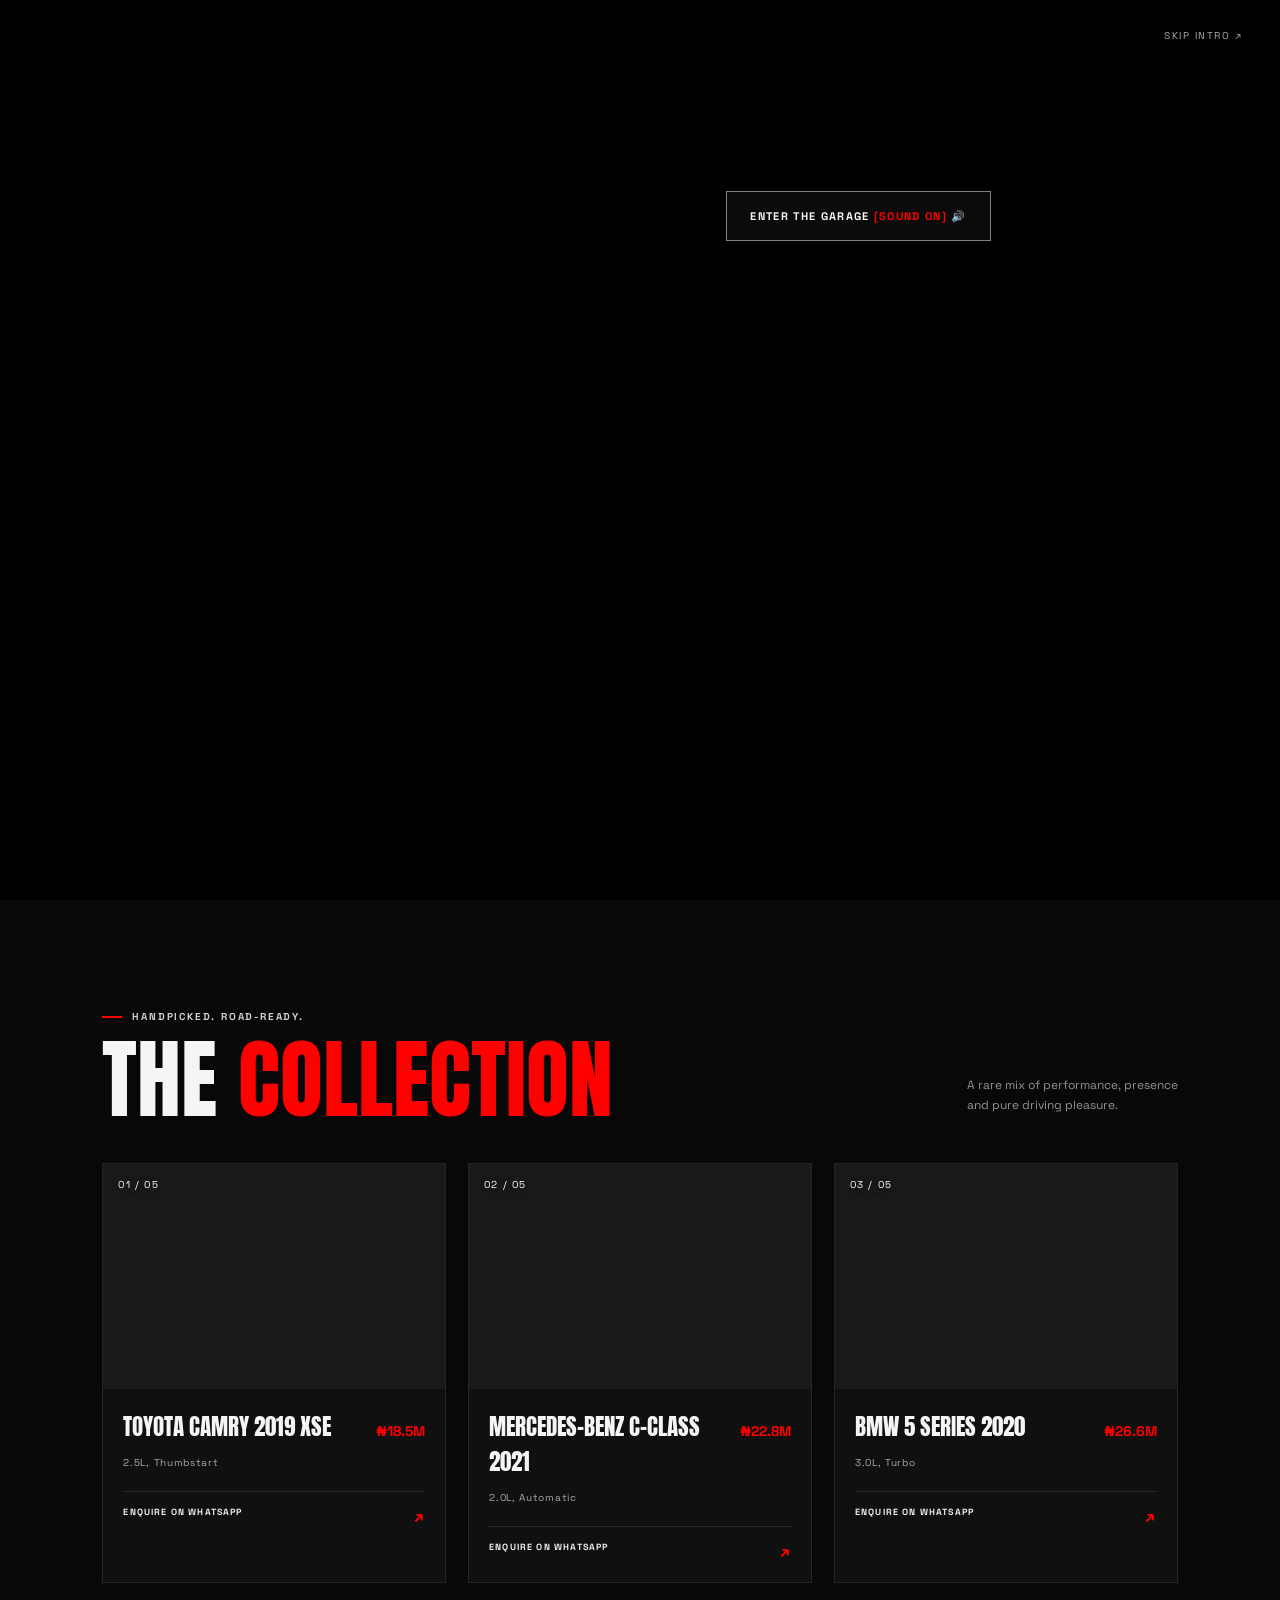
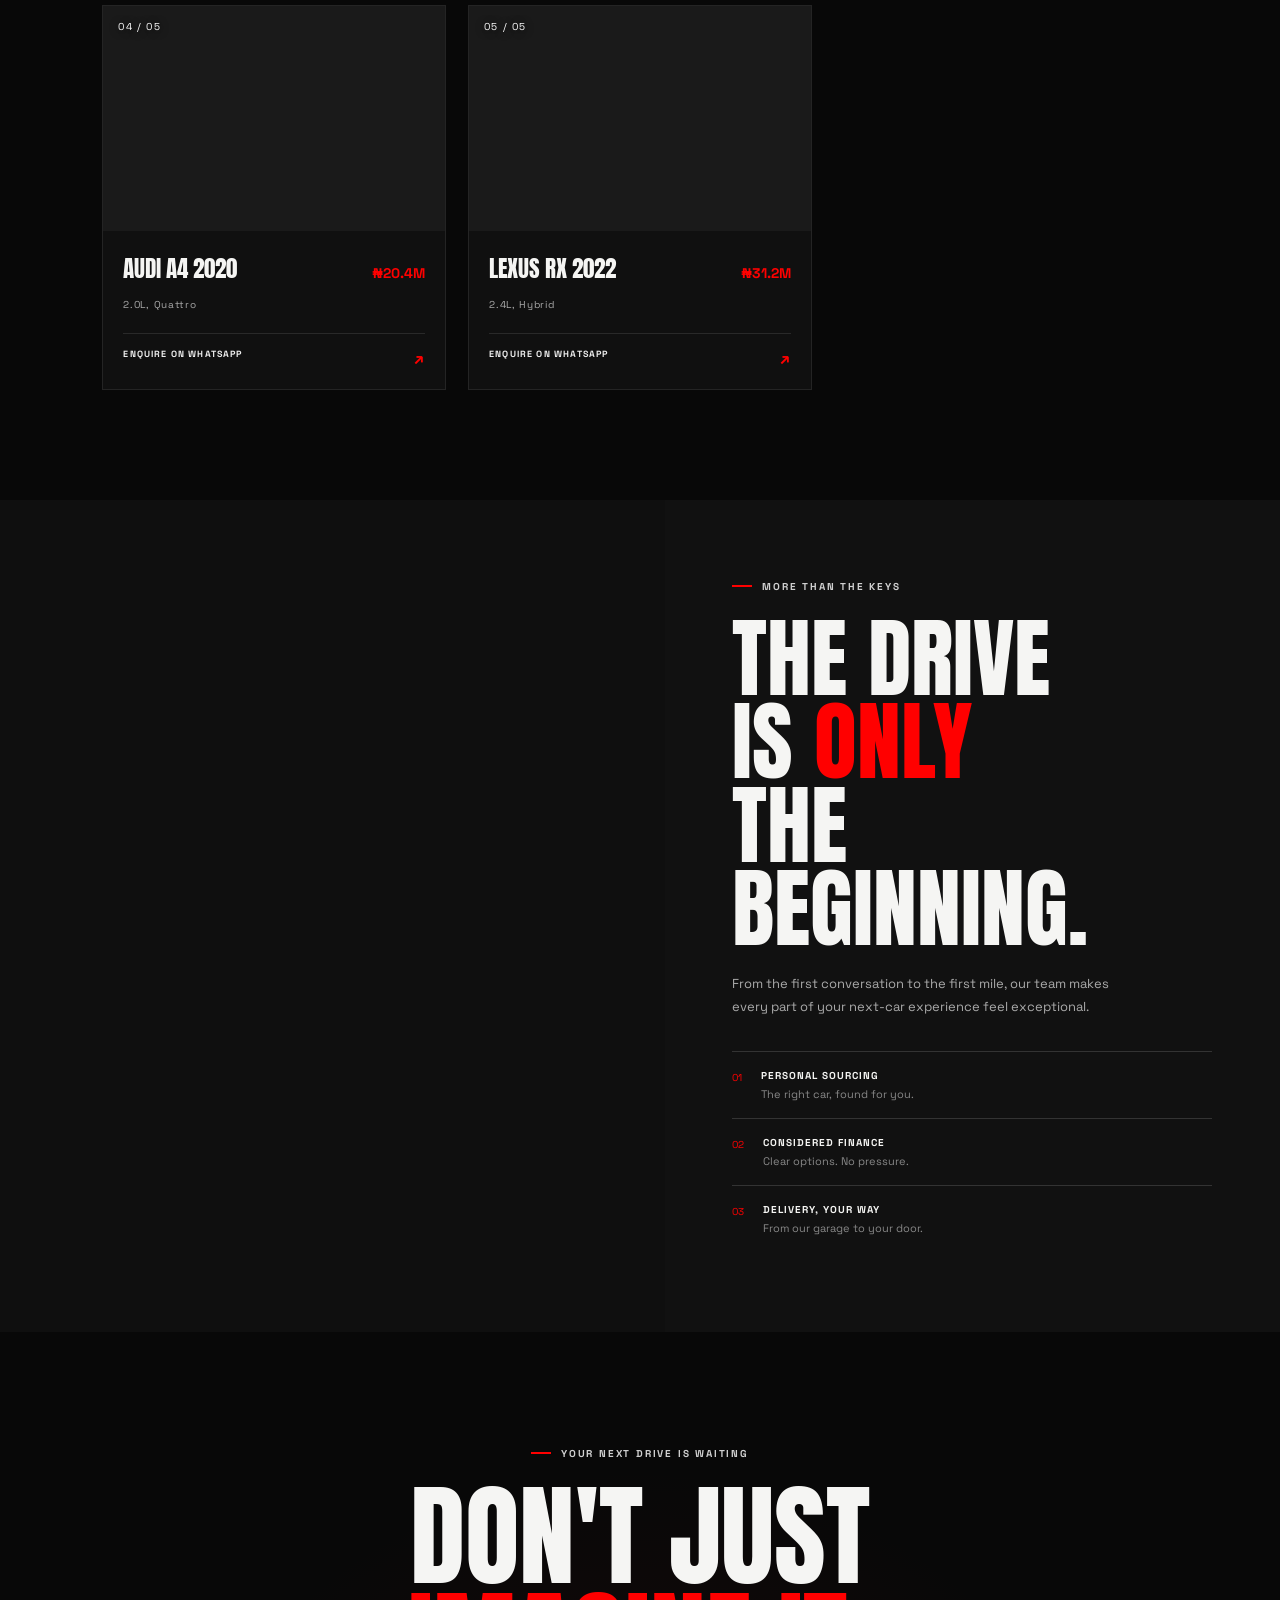
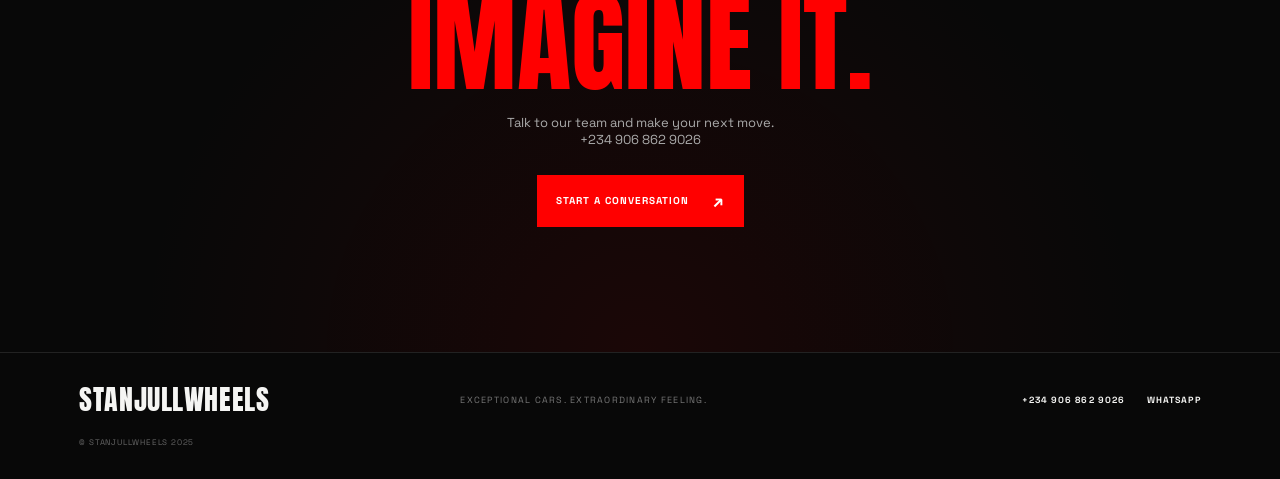
==== index.html @ 718d072c "Add website files" ====
<!doctype html>
<html lang="en">
<head>
  <meta charset="utf-8">
  <meta name="viewport" content="width=device-width, initial-scale=1">
  <meta name="theme-color" content="#080808">
  <meta name="description" content="STANJULLWHEELS — a considered collection of exceptional performance and luxury cars.">
  <title>STANJULLWHEELS — Drive the Dream</title>
  <link rel="preconnect" href="https://fonts.googleapis.com">
  <link rel="preconnect" href="https://fonts.gstatic.com" crossorigin>
  <link href="https://fonts.googleapis.com/css2?family=Anton&family=Space+Grotesk:wght@400;500;600;700&display=swap" rel="stylesheet">
  <link rel="stylesheet" href="style.css">
</head>
<body>
  <audio id="engineSound" preload="auto">
    <source src="sounds/fast-car-drive-by.mp3" type="audio/mpeg">
  </audio>
  <audio id="brakeSound" preload="auto">
    <source src="https://cdn.pixabay.com/audio/2022/03/10/audio_c8c8a73467.mp3" type="audio/mpeg">
  </audio>

  <div id="intro-overlay" aria-label="STANJULLWHEELS introduction">
    <button class="intro-skip" id="skipIntro" type="button">SKIP INTRO <span aria-hidden="true">↗</span></button>
    <div class="intro-content">
      <button class="enter-button" id="enterGarage" type="button">ENTER THE GARAGE <span>[SOUND ON]</span> <span aria-hidden="true">🔊</span></button>
      <div class="intro-line" aria-hidden="true"></div>
      <p class="intro-kicker" id="introKicker">THE ART OF THE ARRIVAL</p>
      <h1 class="intro-brand" id="introBrand">STANJULLWHEELS</h1>
      <p class="intro-speed" id="introSpeed"><span>BUILT FOR</span> <strong>SPEED.</strong></p>
      <div class="intro-car" id="introCar" aria-hidden="true">
        <svg viewBox="0 0 620 180" role="img">
          <path d="M55 122 80 92q13-13 42-18l73-13 55-42q14-11 39-11h117q22 0 42 16l63 52 55 13q24 6 32 25l5 15-20 15H48l-1-12q0-8 8-10Z"/>
          <path class="car-window" d="m211 66 48-37q8-6 23-6h52v47Zm137-43h56q14 0 27 11l45 37H348Z"/>
          <circle cx="157" cy="141" r="33"/><circle cx="157" cy="141" r="14" class="wheel-center"/>
          <circle cx="478" cy="141" r="33"/><circle cx="478" cy="141" r="14" class="wheel-center"/>
          <path class="headlight" d="m537 102 47 12-4 10-43-5Z"/>
        </svg>
      </div>
      <p class="intro-caption" id="introCaption">A DIFFERENT KIND OF DRIVE</p>
    </div>
  </div>

  <header class="site-header">
    <a class="wordmark" href="#" aria-label="STANJULLWHEELS home">STANJULLWHEELS</a>
    <nav class="main-nav" aria-label="Main navigation">
      <a href="#shop">THE COLLECTION</a>
      <a href="#services">OUR SERVICES</a>
      <a href="#contact">CONTACT</a>
    </nav>
    <a class="header-call" href="tel:+2349068629026">CALL +234 906 862 9026 <span>↗</span></a>
  </header>

  <main>
    <section class="hero" aria-labelledby="heroTitle">
      <div class="hero-image" role="img" aria-label="Luxury sports car on a dark road"></div>
      <div class="hero-shade"></div>
      <div class="hero-copy">
        <p class="eyebrow"><span></span> THE STANJULLWHEELS COLLECTION</p>
        <h1 id="heroTitle">DRIVE<br>THE <em>DREAM.</em></h1>
        <p class="hero-description">Exceptional cars. Unforgettable journeys.<br>Your next chapter starts here.</p>
        <div class="hero-actions">
          <a class="button button-red" href="#shop">VIEW THE CARS <span>↗</span></a>
          <a class="button button-outline" href="https://wa.me/2349068629026?text=Hi%20Stanley%2C%20I%27m%20interested%20in%20your%20collection%20from%20STANJULLWHEELS%20website." target="_blank" rel="noopener noreferrer">WHATSAPP US <span>↗</span></a>
        </div>
      </div>
      <div class="hero-meta"><span>01 / 04</span><span>CURATED FOR THE FEELING</span></div>
      <a class="scroll-cue" href="#shop">SCROLL TO EXPLORE <span></span></a>
    </section>

    <section class="inventory section-pad" id="shop">
      <div class="section-heading">
        <div><p class="eyebrow"><span></span> HANDPICKED. ROAD-READY.</p><h2>THE <em>COLLECTION</em></h2></div>
        <p class="section-note">A rare mix of performance, presence<br>and pure driving pleasure.</p>
      </div>
      <div class="inventory-grid" id="inventoryGrid" aria-live="polite">
        <p class="inventory-status">Loading the collection…</p>
      </div>
    </section>

    <section class="manifesto" id="services">
      <div class="manifesto-image" role="img" aria-label="Performance car detail"></div>
      <div class="manifesto-copy">
        <p class="eyebrow"><span></span> MORE THAN THE KEYS</p>
        <h2>THE DRIVE<br>IS <em>ONLY</em><br>THE BEGINNING.</h2>
        <p>From the first conversation to the first mile, our team makes every part of your next-car experience feel exceptional.</p>
        <div class="service-list">
          <div><span>01</span><p><strong>PERSONAL SOURCING</strong><small>The right car, found for you.</small></p></div>
          <div><span>02</span><p><strong>CONSIDERED FINANCE</strong><small>Clear options. No pressure.</small></p></div>
          <div><span>03</span><p><strong>DELIVERY, YOUR WAY</strong><small>From our garage to your door.</small></p></div>
        </div>
      </div>
    </section>

    <section class="urgency" id="contact">
      <p class="eyebrow"><span></span> YOUR NEXT DRIVE IS WAITING</p>
      <h2>DON'T JUST<br><em>IMAGINE IT.</em></h2>
      <p>Talk to our team and make your next move.<br><a href="tel:+2349068629026">+234 906 862 9026</a></p>
      <a class="button button-red" href="https://wa.me/2349068629026?text=Hi%20Stanley%2C%20let%27s%20talk%20about%20my%20next%20car%20from%20STANJULLWHEELS%20website." target="_blank" rel="noopener noreferrer">START A CONVERSATION <span>↗</span></a>
    </section>
  </main>

  <footer class="site-footer">
    <a class="wordmark" href="#">STANJULLWHEELS</a>
    <p>EXCEPTIONAL CARS. EXTRAORDINARY FEELING.</p>
    <div><a href="tel:+2349068629026">+234 906 862 9026</a><a href="https://wa.me/2349068629026" target="_blank" rel="noopener noreferrer">WHATSAPP</a></div>
    <small>© STANJULLWHEELS 2025</small>
  </footer>

  <button class="sound-toggle" id="soundToggle" type="button" aria-label="Mute sound" aria-pressed="false">
    <span class="sound-icon" aria-hidden="true">♫</span><span class="sound-label">SOUND ON</span>
  </button>

  <script src="https://cdnjs.cloudflare.com/ajax/libs/gsap/3.12.2/gsap.min.js" defer></script>
  <script src="script.js" defer></script>
</body>
</html>
---- style.css ----
:root {
  color-scheme: dark;
  --black: #080808;
  --surface: #111;
  --red: #ff0000;
  --white: #f5f5f3;
  --muted: #929292;
  --display: "Anton", Impact, sans-serif;
  --body: "Space Grotesk", Arial, sans-serif;
}

* { box-sizing: border-box; }
html { scroll-behavior: smooth; }
body { margin: 0; background: var(--black); color: var(--white); font-family: var(--body); }
body.intro-active { overflow: hidden; }
a { color: inherit; text-decoration: none; }
button { font: inherit; }

#intro-overlay {
  position: fixed;
  inset: 0;
  z-index: 9999;
  display: grid;
  place-items: center;
  overflow: hidden;
  background: #000;
}
#intro-overlay.is-hidden { display: none; }
.intro-content { position: relative; display: grid; justify-items: center; width: 100%; padding: 24px; text-align: center; }
.enter-button { position: relative; z-index: 2; padding: 17px 23px; border: 1px solid rgba(255,255,255,.48); background: #0b0b0b; color: var(--white); font-size: 11px; font-weight: 700; letter-spacing: .12em; cursor: pointer; transition: background .2s,border-color .2s; }
.enter-button:hover { border-color: var(--red); background: #181010; }
.enter-button span:first-of-type { color: var(--red); }
.intro-skip { position: absolute; z-index: 3; top: 28px; right: 32px; border: 0; background: transparent; color: #aaa; font-size: 10px; letter-spacing: .15em; cursor: pointer; }
.intro-skip:hover { color: white; }
.intro-line { position: absolute; top: 50%; left: 0; width: 0; height: 3px; background: white; box-shadow: 0 0 20px #fff; }
.intro-kicker,.intro-caption { color: #aaa; font-size: 10px; letter-spacing: .32em; }
.intro-kicker { margin: 36px 0 8px; opacity: 0; }
.intro-brand { margin: 0; font: 400 clamp(54px, 12vw, 150px)/.95 var(--display); letter-spacing: 50px; white-space: nowrap; transform: scale(5); opacity: 0; }
.intro-speed { margin: 20px 0; font-size: clamp(15px, 3vw, 27px); font-weight: 600; letter-spacing: .25em; opacity: 0; }
.intro-speed strong { color: var(--red); }
.intro-car { position: absolute; left: -100%; top: 53%; width: min(620px, 80vw); filter: blur(8px); }
.intro-car svg { display: block; width: 100%; fill: #e8e8e8; }
.intro-car .car-window { fill: #111; }
.intro-car circle { fill: #111; stroke: #888; stroke-width: 7px; }
.intro-car .wheel-center { fill: #555; stroke: #ccc; stroke-width: 3px; }
.intro-car .headlight { fill: #fff; filter: drop-shadow(0 0 18px #fff); opacity: 0; }
.intro-caption { margin-top: 170px; opacity: 0; }

.site-header { position: absolute; z-index: 5; top: 0; left: 0; display: flex; align-items: center; justify-content: space-between; width: 100%; padding: 27px 6.2%; }
.wordmark { font: 28px/.9 var(--display); letter-spacing: .02em; }
.wordmark span { color: var(--red); }
.main-nav { display: flex; gap: 38px; }
.main-nav a,.header-call { font-size: 10px; font-weight: 700; letter-spacing: .12em; }
.main-nav a { color: #d0d0d0; transition: color .2s; }
.main-nav a:hover,.header-call:hover { color: var(--red); }
.header-call span { margin-left: 8px; color: var(--red); font-size: 16px; }

.hero { position: relative; display: flex; align-items: center; min-height: 760px; height: min(100vh, 940px); padding: 125px 11% 90px; overflow: hidden; }
.hero-image,.hero-shade { position: absolute; inset: 0; }
.hero-image { background: url("https://images.unsplash.com/photo-1503376780353-7e6692767b70?auto=format&fit=crop&w=2200&q=88") center 55%/cover no-repeat; transform: scale(1.04); transition: transform .2s ease-out; }
.hero-shade { background: linear-gradient(90deg,rgba(0,0,0,.92) 0%,rgba(0,0,0,.68) 37%,rgba(0,0,0,.1) 100%),linear-gradient(0deg,#080808 0%,transparent 24%,transparent 80%,rgba(0,0,0,.4) 100%); }
.hero-copy { position: relative; z-index: 1; max-width: 570px; }
.eyebrow { display: flex; align-items: center; gap: 10px; margin: 0 0 23px; color: #d0d0d0; font-size: 10px; font-weight: 700; letter-spacing: .18em; }
.eyebrow span { display: inline-block; width: 20px; height: 2px; background: var(--red); }
h1,h2 { font-family: var(--display); font-weight: 400; }
.hero h1 { margin: 0; font-size: clamp(76px, 11vw, 150px); line-height: .88; letter-spacing: -.025em; }
h1 em,h2 em { color: var(--red); font-style: normal; }
.hero-description { margin: 28px 0 30px; color: #c5c5c5; font-size: 14px; line-height: 1.8; }
.hero-actions { display: flex; flex-wrap: wrap; gap: 12px; }
.button { display: inline-flex; align-items: center; justify-content: space-between; gap: 24px; min-height: 52px; padding: 0 19px; font-size: 10px; font-weight: 700; letter-spacing: .1em; transition: .2s ease; }
.button span { font-size: 17px; }
.button-red { background: var(--red); color: white; }
.button-red:hover { background: white; color: black; box-shadow: 0 0 27px rgba(255,0,0,.36); }
.button-outline { border: 1px solid rgba(255,255,255,.55); background: rgba(0,0,0,.24); }
.button-outline:hover { border-color: var(--red); color: white; box-shadow: 0 0 22px rgba(255,0,0,.2); }
.hero-meta { position: absolute; right: 6.2%; bottom: 55px; display: flex; gap: 26px; color: #aaa; font-size: 9px; letter-spacing: .14em; }
.hero-meta span:first-child { color: var(--red); }
.scroll-cue { position: absolute; bottom: 52px; left: 6.2%; display: flex; align-items: center; gap: 12px; color: #aaa; font-size: 9px; letter-spacing: .15em; }
.scroll-cue span { width: 34px; height: 1px; background: var(--red); }

.section-pad { padding: 110px 8%; }
.inventory { background: #080808; }
.section-heading { display: flex; align-items: end; justify-content: space-between; margin: 0 auto 42px; max-width: 1400px; }
.section-heading .eyebrow { margin-bottom: 14px; }
.section-heading h2,.manifesto h2,.urgency h2 { margin: 0; font-size: clamp(50px, 7vw, 88px); line-height: .95; }
.section-note { margin: 0 0 5px; color: var(--muted); font-size: 12px; line-height: 1.7; }
.inventory-grid { display: grid; grid-template-columns: repeat(3,minmax(0,1fr)); gap: 22px; max-width: 1400px; margin: 0 auto; }
.inventory-status { grid-column: 1/-1; color: var(--muted); }
.car-card { min-width: 0; overflow: hidden; border: 1px solid #242424; background: #101010; transition: border-color .25s,transform .25s,box-shadow .25s; }
.car-card:hover { transform: translateY(-5px); border-color: rgba(255,0,0,.65); box-shadow: 0 10px 40px rgba(255,0,0,.12); }
.car-photo { position: relative; height: 225px; overflow: hidden; background: #1a1a1a; }
.car-photo img { display: block; width: 100%; height: 100%; object-fit: cover; transition: transform .5s; }
.car-card:hover .car-photo img { transform: scale(1.04); }
.car-number { position: absolute; top: 14px; left: 15px; color: white; font-size: 10px; letter-spacing: .12em; text-shadow: 0 1px 8px #000; }
.car-info { padding: 20px; }
.car-title-line { display: flex; align-items: baseline; justify-content: space-between; gap: 10px; }
.car-title-line h3 { margin: 0; font: 23px var(--display); text-transform: uppercase; }
.car-price { color: var(--red); font-size: 14px; font-weight: 700; white-space: nowrap; }
.car-specs { min-height: 17px; margin: 12px 0 18px; color: #aaa; font-size: 10px; letter-spacing: .07em; }
.car-whatsapp { display: flex; justify-content: space-between; border-top: 1px solid #292929; padding-top: 14px; color: #eee; font-size: 9px; font-weight: 700; letter-spacing: .13em; }
.car-whatsapp span { color: var(--red); font-size: 16px; }

.manifesto { display: grid; grid-template-columns: 1.08fr 1fr; min-height: 660px; background: #111; }
.manifesto-image { min-height: 560px; background: linear-gradient(0deg,rgba(0,0,0,.1),rgba(0,0,0,.1)),url("https://images.unsplash.com/photo-1511919884226-fd3cad34687c?auto=format&fit=crop&w=1400&q=85") center/cover; }
.manifesto-copy { align-self: center; max-width: 660px; padding: 80px 11%; }
.manifesto-copy > p:not(.eyebrow) { max-width: 390px; margin: 22px 0 32px; color: #aaa; font-size: 13px; line-height: 1.8; }
.service-list > div { display: flex; gap: 19px; padding: 17px 0; border-top: 1px solid #333; }
.service-list > div > span { padding-top: 2px; color: var(--red); font-size: 10px; }
.service-list p { margin: 0; }
.service-list strong,.service-list small { display: block; }
.service-list strong { font-size: 10px; letter-spacing: .1em; }
.service-list small { margin-top: 5px; color: #888; font-size: 11px; }
.urgency { display: flex; flex-direction: column; align-items: center; padding: 115px 20px 125px; text-align: center; background: radial-gradient(ellipse at 50% 100%,rgba(120,0,0,.17),transparent 55%); }
.urgency .eyebrow { justify-content: center; }
.urgency h2 { font-size: clamp(60px,9vw,112px); }
.urgency > p:not(.eyebrow) { margin: 18px 0 27px; color: #aaa; font-size: 13px; }
.site-footer { display: grid; grid-template-columns: 1fr 1fr 1fr; align-items: center; gap: 22px; padding: 32px 6.2%; border-top: 1px solid #222; }
.site-footer > p { color: #777; font-size: 9px; letter-spacing: .14em; }
.site-footer > div { display: flex; justify-content: end; gap: 22px; font-size: 9px; font-weight: 700; letter-spacing: .12em; }
.site-footer > div a:hover { color: var(--red); }
.site-footer > small { grid-column: 1/-1; color: #666; font-size: 8px; letter-spacing: .1em; }
.sound-toggle { position: fixed; z-index: 10; right: 24px; bottom: 22px; display: flex; align-items: center; gap: 9px; padding: 10px 13px; border: 1px solid #3d3d3d; background: rgba(8,8,8,.8); color: white; font-size: 9px; letter-spacing: .1em; cursor: pointer; backdrop-filter: blur(10px); }
.sound-toggle:hover { border-color: var(--red); }
.sound-icon { color: var(--red); font-size: 15px; }

@media (max-width: 850px) {
  .main-nav { gap: 18px; }
  .main-nav a { font-size: 8px; }
  .hero { min-height: 690px; padding-left: 8%; }
  .inventory-grid { grid-template-columns: repeat(2,minmax(0,1fr)); }
  .manifesto-copy { padding: 65px 8%; }
}
@media (max-width: 600px) {
  .site-header { padding: 22px 6%; }
  .wordmark { font-size: 24px; }
  .main-nav { display: none; }
  .header-call { font-size: 9px; }
  .hero { min-height: 710px; height: 92svh; padding: 130px 7% 100px; }
  .hero-image { background-position: 58% center; }
  .hero-shade { background: linear-gradient(90deg,rgba(0,0,0,.82),rgba(0,0,0,.38)),linear-gradient(0deg,#080808,transparent 35%); }
  .hero h1 { font-size: clamp(72px,17vw,112px); }
  .hero-meta { right: 7%; bottom: 28px; }
  .scroll-cue { left: 7%; bottom: 28px; }
  .section-pad { padding: 75px 6%; }
  .section-heading { display: block; }
  .section-note { margin-top: 17px; }
  .inventory-grid { grid-template-columns: 1fr; gap: 15px; }
  .car-photo { height: 230px; }
  .manifesto { grid-template-columns: 1fr; }
  .manifesto-image { min-height: 300px; }
  .manifesto-copy { padding: 65px 8%; }
  .urgency { padding: 85px 20px 95px; }
  .site-footer { grid-template-columns: 1fr auto; padding: 28px 6%; }
  .site-footer > p { grid-column: 1/-1; grid-row: 2; }
  .site-footer > div { grid-column: 2; grid-row: 1; gap: 13px; }
  .site-footer > small { grid-row: 3; }
  .sound-toggle { right: 12px; bottom: 12px; }
}
@media (prefers-reduced-motion: reduce) {
  html { scroll-behavior: auto; }
  *,*::before,*::after { transition-duration: .01ms !important; animation-duration: .01ms !important; }
}
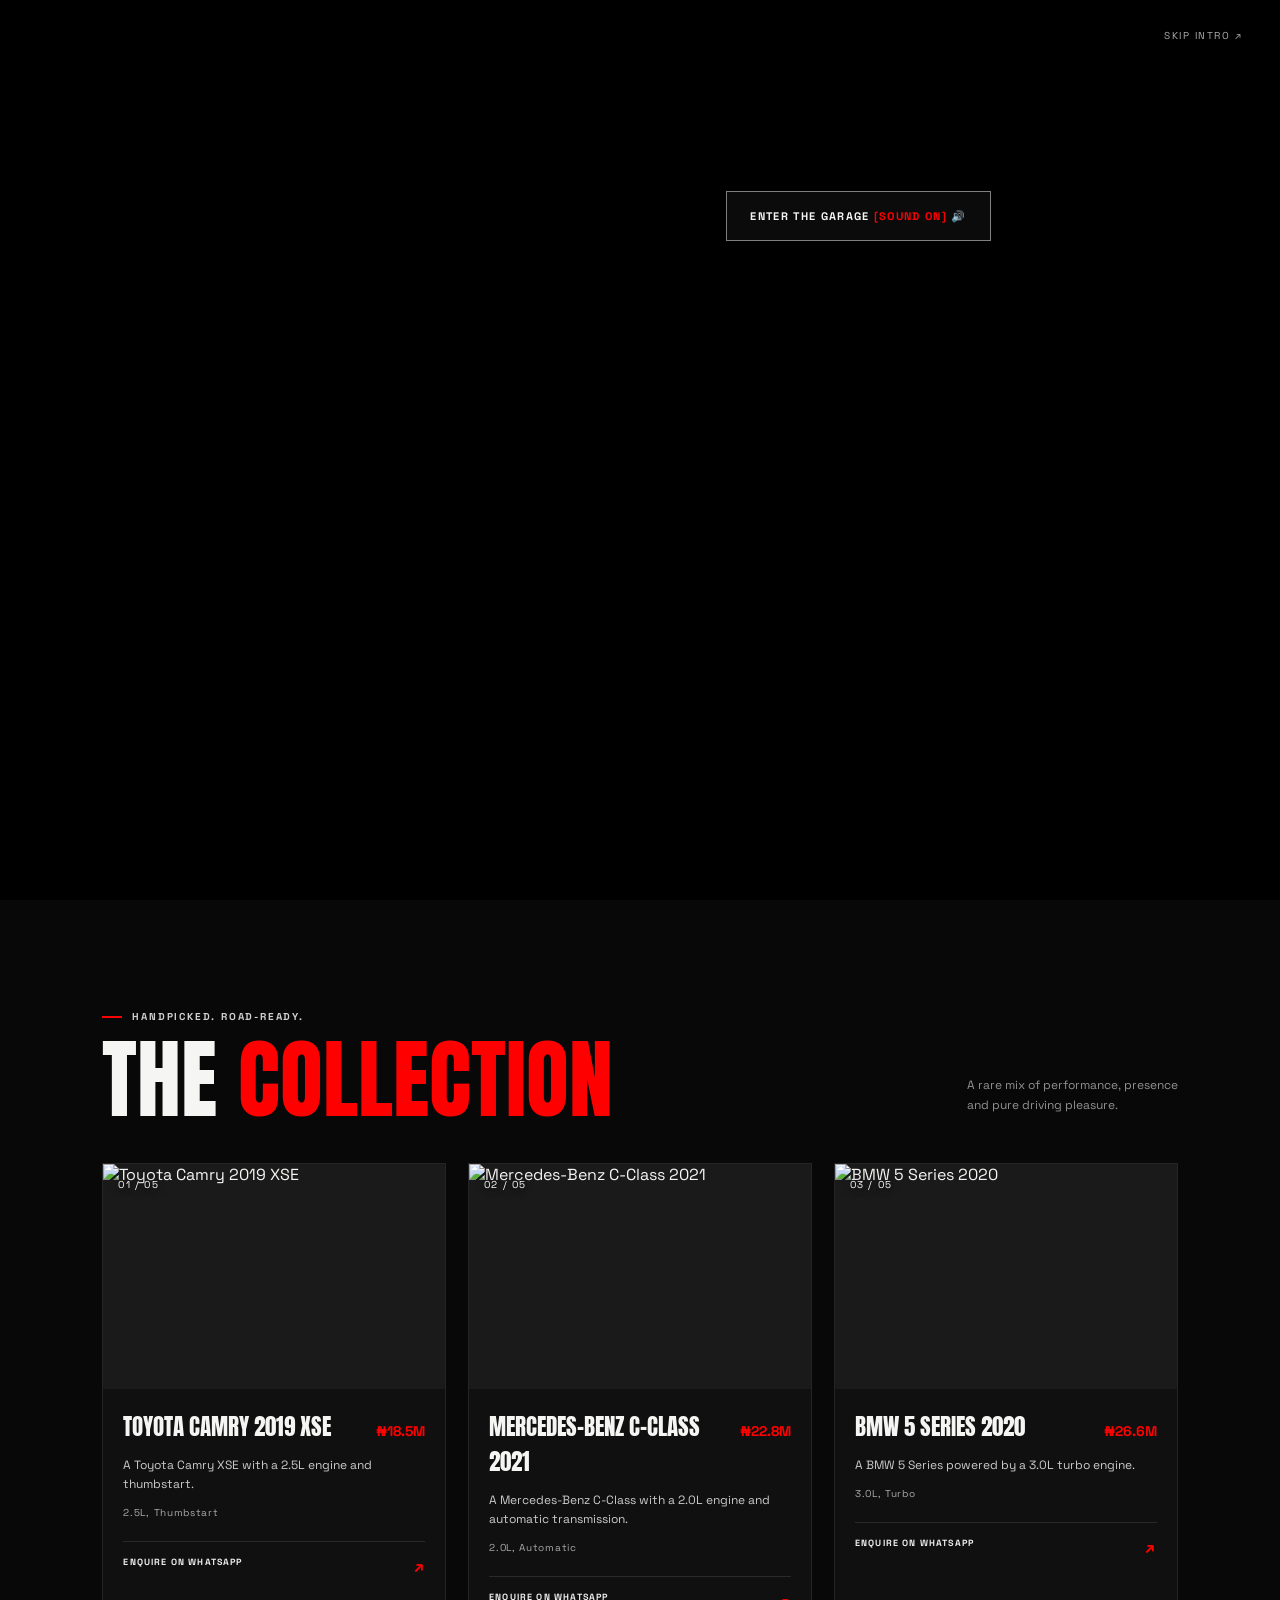
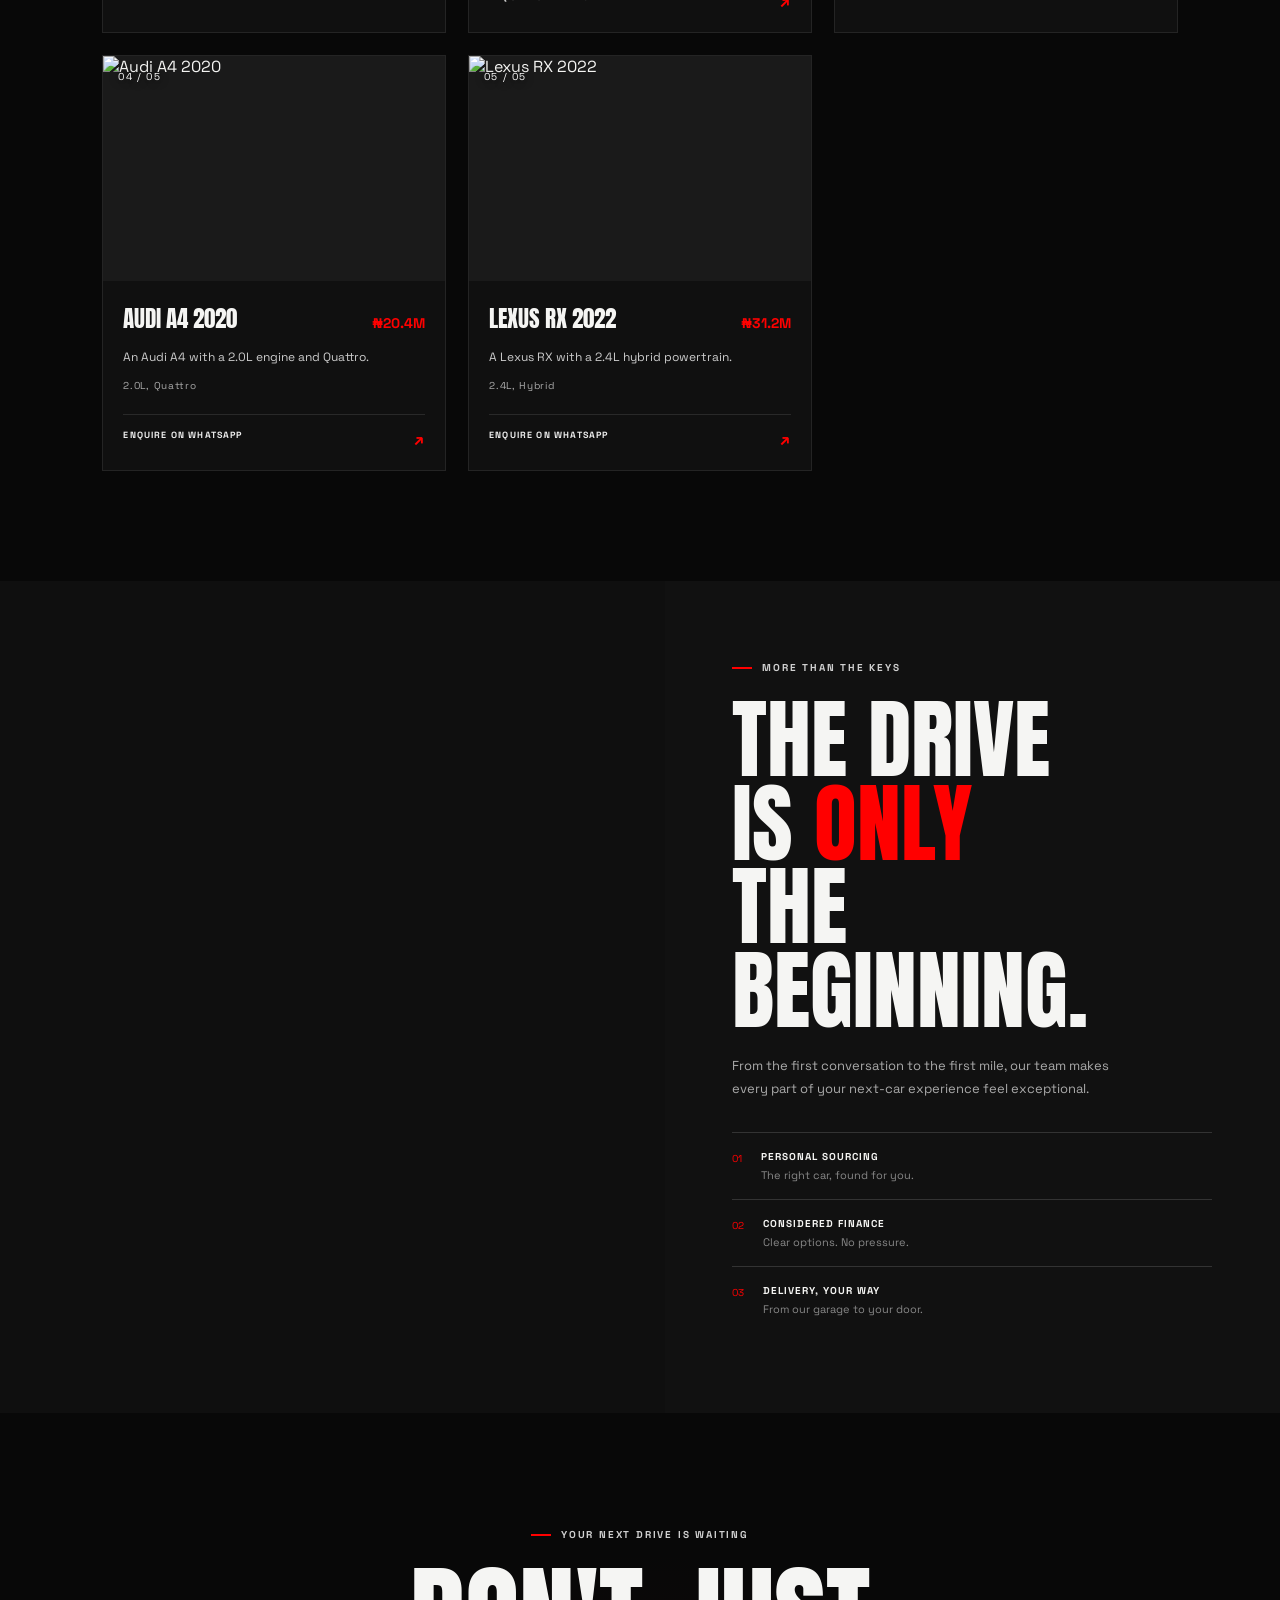
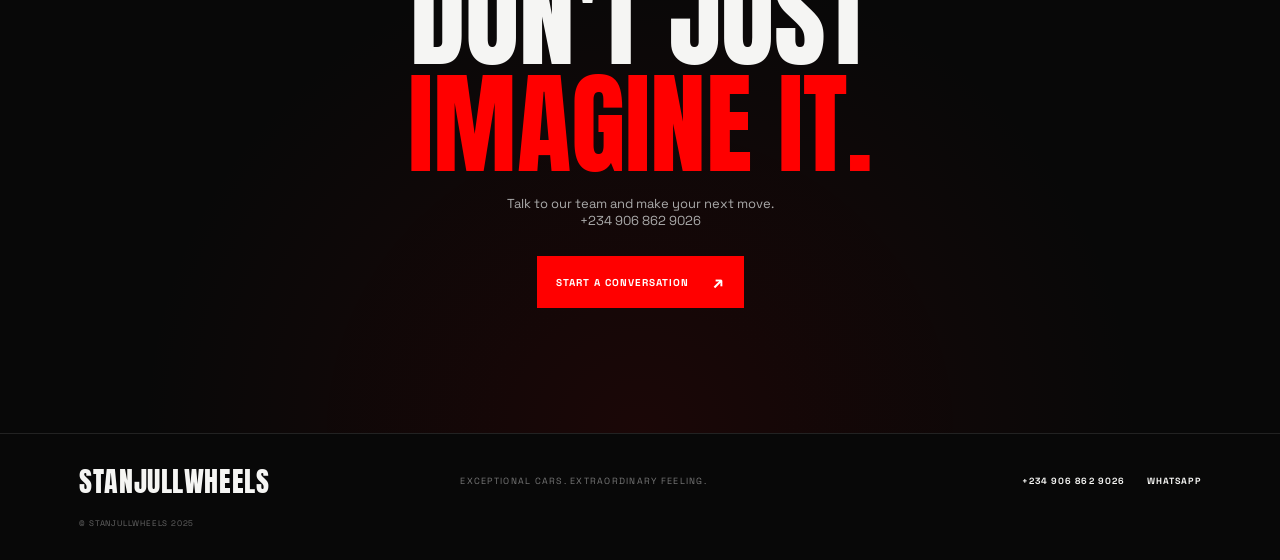
==== commit 8e989b53: "add admin login" ====
--- a/index.html
+++ b/index.html
@@ -6,6 +6,7 @@
   <meta name="theme-color" content="#080808">
   <meta name="description" content="STANJULLWHEELS — a considered collection of exceptional performance and luxury cars.">
   <title>STANJULLWHEELS — Drive the Dream</title>
+  <script src="https://identity.netlify.com/v1/netlify-identity-widget.js"></script>
   <link rel="preconnect" href="https://fonts.googleapis.com">
   <link rel="preconnect" href="https://fonts.gstatic.com" crossorigin>
   <link href="https://fonts.googleapis.com/css2?family=Anton&family=Space+Grotesk:wght@400;500;600;700&display=swap" rel="stylesheet">
@@ -19,7 +20,7 @@
     <source src="https://cdn.pixabay.com/audio/2022/03/10/audio_c8c8a73467.mp3" type="audio/mpeg">
   </audio>
 
-  <div id="intro-overlay" aria-label="STANJULLWHEELS introduction">
+  <div id="intro-overlay" class="is-hidden" aria-label="STANJULLWHEELS introduction">
     <button class="intro-skip" id="skipIntro" type="button">SKIP INTRO <span aria-hidden="true">↗</span></button>
     <div class="intro-content">
       <button class="enter-button" id="enterGarage" type="button">ENTER THE GARAGE <span>[SOUND ON]</span> <span aria-hidden="true">🔊</span></button>
--- a/style.css
+++ b/style.css
@@ -22,6 +22,8 @@
   z-index: 9999;
   display: grid;
   place-items: center;
+  min-height: 100vh;
+  min-height: 100dvh;
   overflow: hidden;
   background: #000;
 }
@@ -96,6 +98,7 @@
 .car-title-line { display: flex; align-items: baseline; justify-content: space-between; gap: 10px; }
 .car-title-line h3 { margin: 0; font: 23px var(--display); text-transform: uppercase; }
 .car-price { color: var(--red); font-size: 14px; font-weight: 700; white-space: nowrap; }
+.car-description { margin: 12px 0 0; color: #ccc; font-size: 12px; line-height: 1.6; }
 .car-specs { min-height: 17px; margin: 12px 0 18px; color: #aaa; font-size: 10px; letter-spacing: .07em; }
 .car-whatsapp { display: flex; justify-content: space-between; border-top: 1px solid #292929; padding-top: 14px; color: #eee; font-size: 9px; font-weight: 700; letter-spacing: .13em; }
 .car-whatsapp span { color: var(--red); font-size: 16px; }
@@ -131,6 +134,15 @@
   .manifesto-copy { padding: 65px 8%; }
 }
 @media (max-width: 600px) {
+  #intro-overlay { padding: 24px 0; }
+  .intro-content { padding: 20px 14px; }
+  .intro-skip { top: max(18px, env(safe-area-inset-top)); right: 18px; }
+  .enter-button { max-width: 100%; padding: 15px 12px; font-size: 10px; }
+  .intro-kicker,.intro-caption { font-size: 8px; letter-spacing: .2em; }
+  .intro-brand { max-width: 100%; font-size: clamp(28px, 9vw, 54px); letter-spacing: clamp(0px, .6vw, 2px); }
+  .intro-speed { margin: 14px 0; font-size: 15px; }
+  .intro-car { top: 54%; width: 94vw; }
+  .intro-caption { margin-top: 125px; }
   .site-header { padding: 22px 6%; }
   .wordmark { font-size: 24px; }
   .main-nav { display: none; }
@@ -156,7 +168,14 @@
   .site-footer > small { grid-row: 3; }
   .sound-toggle { right: 12px; bottom: 12px; }
 }
+@media (max-width: 600px) and (max-height: 560px) {
+  .intro-content { padding: 10px 14px; }
+  .intro-kicker { margin-top: 18px; }
+  .intro-speed { margin: 8px 0; }
+  .intro-caption { margin-top: 75px; }
+}
 @media (prefers-reduced-motion: reduce) {
   html { scroll-behavior: auto; }
   *,*::before,*::after { transition-duration: .01ms !important; animation-duration: .01ms !important; }
 }
+#nl-badge-frame { display: none !important; }
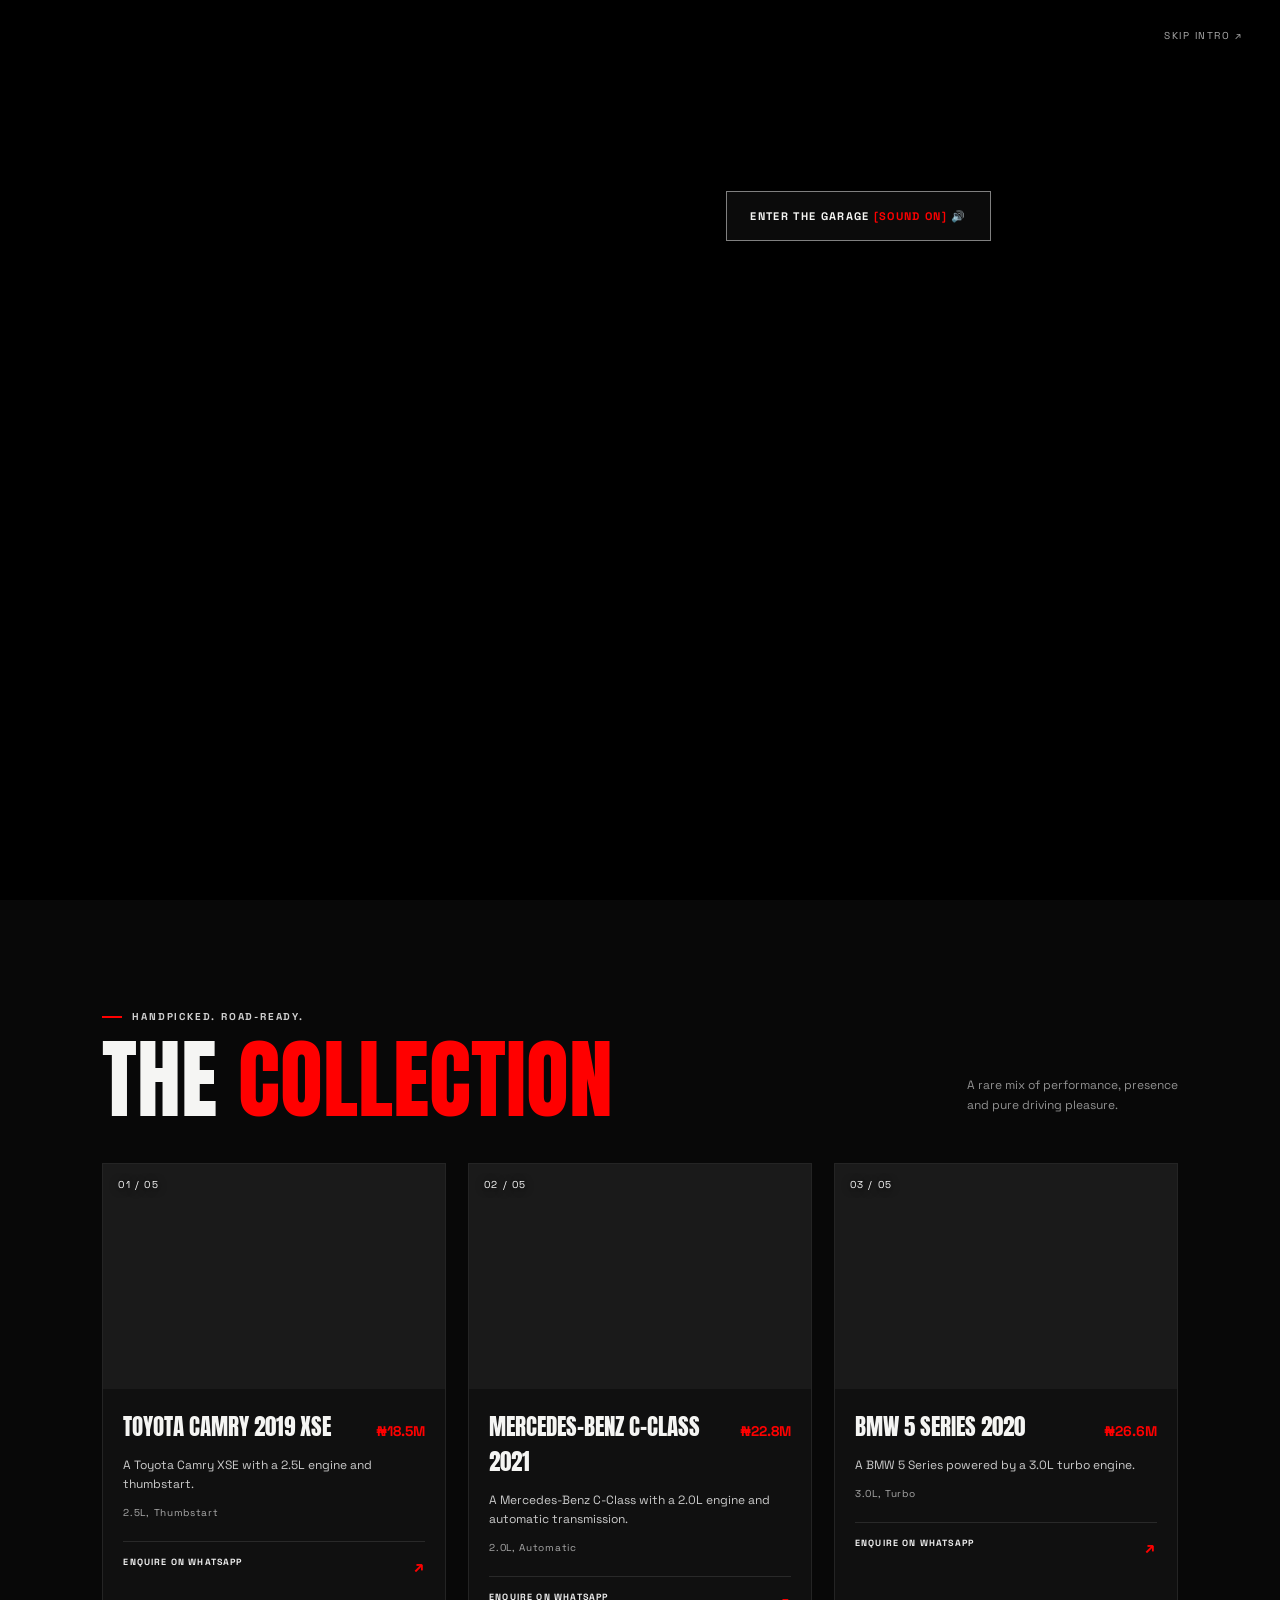
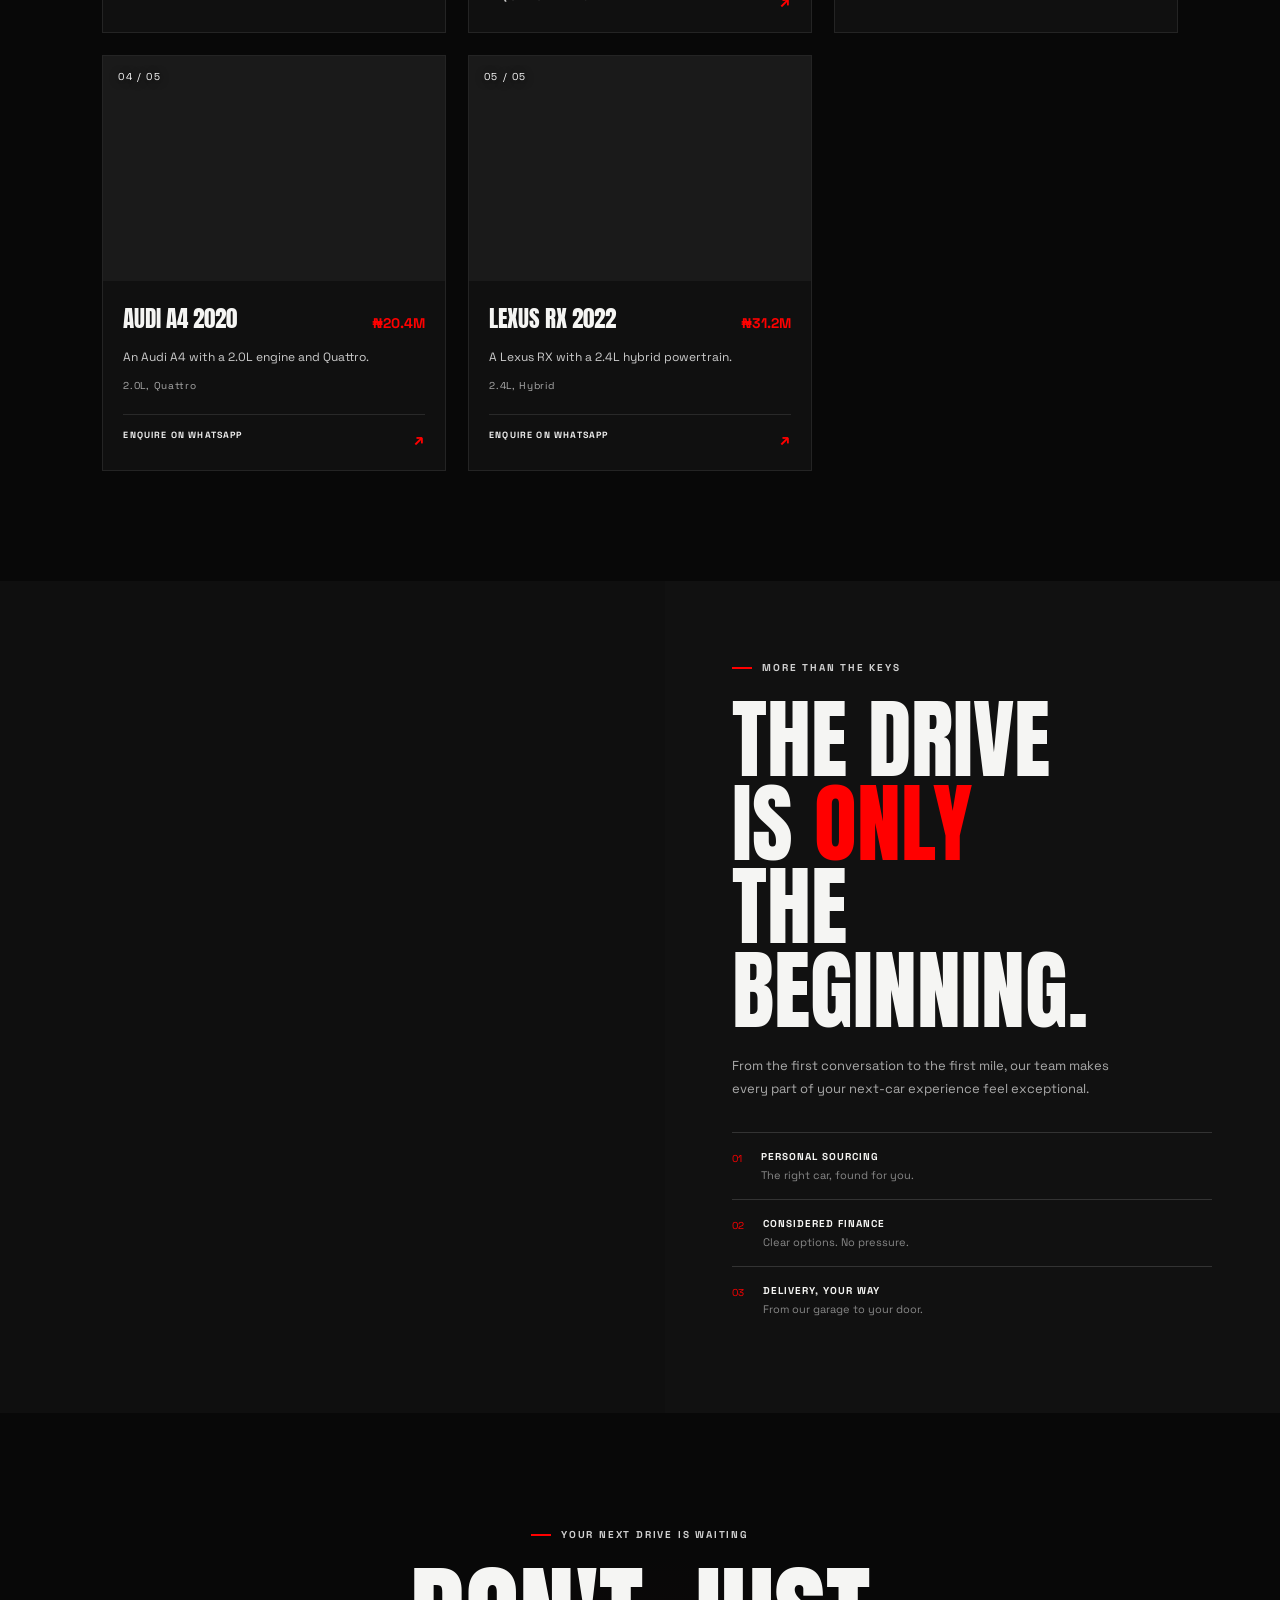
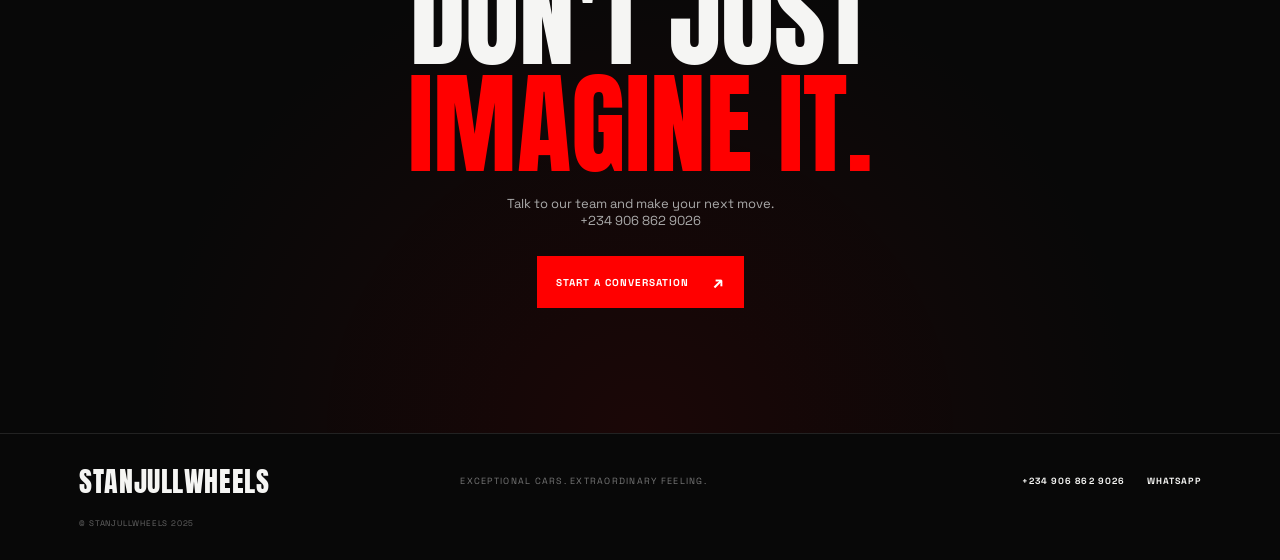
==== commit 4ffee7c3: "fix identity" ====
--- a/index.html
+++ b/index.html
@@ -7,6 +7,20 @@
   <meta name="description" content="STANJULLWHEELS — a considered collection of exceptional performance and luxury cars.">
   <title>STANJULLWHEELS — Drive the Dream</title>
   <script src="https://identity.netlify.com/v1/netlify-identity-widget.js"></script>
+  <script>
+    if (window.netlifyIdentity) {
+      const identity = window.netlifyIdentity;
+      const hasIdentityToken = /(?:^|[&#])(?:invite_token|confirmation_token|recovery_token)=/.test(window.location.hash);
+
+      identity.on("init", () => {
+        identity.on("login", () => {
+          window.location.href = "/admin/";
+        });
+
+        if (hasIdentityToken) identity.open();
+      });
+    }
+  </script>
   <link rel="preconnect" href="https://fonts.googleapis.com">
   <link rel="preconnect" href="https://fonts.gstatic.com" crossorigin>
   <link href="https://fonts.googleapis.com/css2?family=Anton&family=Space+Grotesk:wght@400;500;600;700&display=swap" rel="stylesheet">
